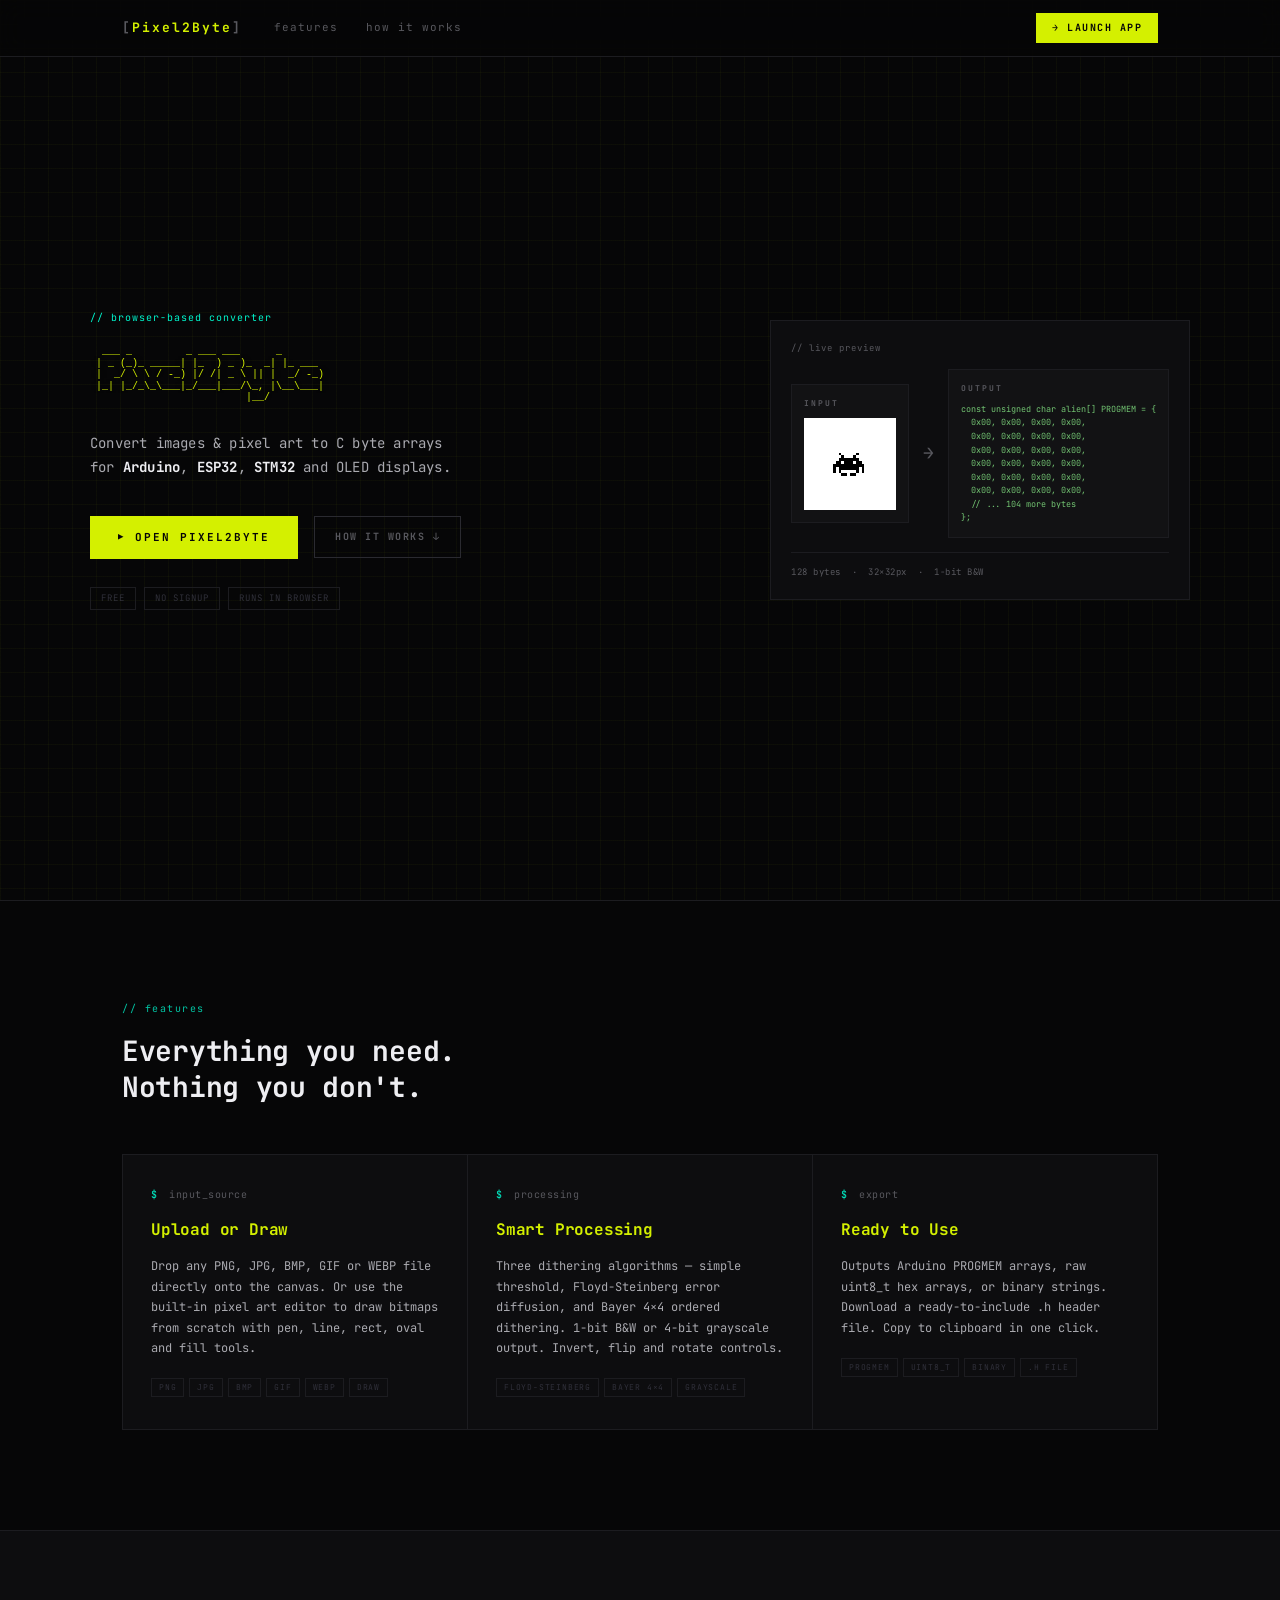
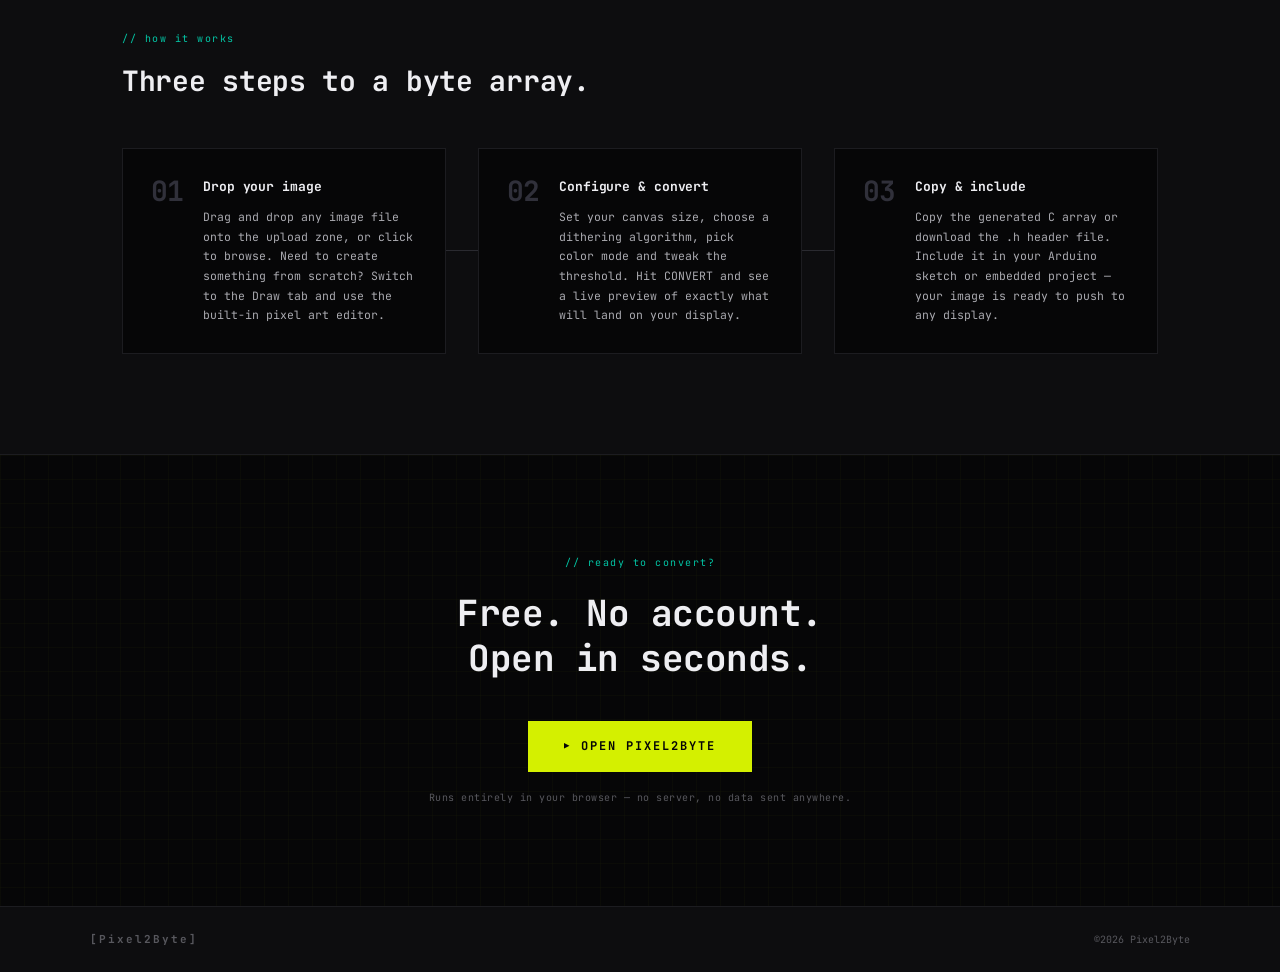
==== index.html @ bffa015d "Add dithering module and drawing functionality - Implemented dithering algorithms: Floyd-Steinberg a" ====
<!DOCTYPE html>
<html lang="en">
<head>
<meta charset="UTF-8">
<meta name="viewport" content="width=device-width, initial-scale=1.0">
<title>Pixel2Byte</title>
<meta name="description" content="Convert images and pixel art to C byte arrays for Arduino, ESP32, STM32 and OLED displays. Free, no signup, runs entirely in your browser.">
<link href="https://fonts.googleapis.com/css2?family=JetBrains+Mono:wght@400;500;700&display=swap" rel="stylesheet">
<link rel="stylesheet" href="css/home.css">
<link rel="icon" type="image/x-icon" href="assets/favicon.png">
</head>
<body>


<nav id="nav">
  <div class="nav-inner">
    <a href="/" class="nav-logo">
      <span class="nl-bracket">[</span>Pixel2Byte<span class="nl-bracket">]</span>
    </a>
    <div class="nav-links">
      <a href="#features">features</a>
      <a href="#how">how it works</a>
    </div>
    <a href="app.html" class="nav-cta">→ LAUNCH APP</a>
  </div>
</nav>


<section class="hero">
  <div class="hero-grid"></div>
  <div class="scanlines"></div>

  <div class="hero-inner">

    <!-- Left: text -->
    <div class="hero-text">
      <div class="hero-badge">// browser-based converter</div>
      <pre class="hero-logo">
  ___ _         _ ___ ___      _       
 | _ (_)_ _____| |_  ) _ )_  _| |_ ___ 
 |  _/ \ \ / -_) |/ /| _ \ || |  _/ -_)
 |_| |_/_\_\___|_/___|___/\_, |\__\___|
                          |__/          </pre>
      <p class="hero-sub">
        Convert images &amp; pixel art to C byte arrays<br>
        for <span class="hl">Arduino</span>, <span class="hl">ESP32</span>, <span class="hl">STM32</span> and OLED displays.
      </p>
      <div class="hero-btns">
        <a href="app.html" class="btn-launch">
          <span class="btn-arrow">▶</span> OPEN PIXEL2BYTE
        </a>
        <a href="#how" class="btn-ghost">HOW IT WORKS ↓</a>
      </div>
      <div class="hero-pills">
        <span class="pill">FREE</span>
        <span class="pill">NO SIGNUP</span>
        <span class="pill">RUNS IN BROWSER</span>
      </div>
    </div>


    <div class="hero-demo">
      <div class="demo-label">// live preview</div>
      <div class="demo-box">
        <div class="demo-half">
          <div class="demo-title">INPUT</div>
          <canvas id="demoCanvas" width="32" height="32"></canvas>
        </div>
        <div class="demo-arrow">→</div>
        <div class="demo-half">
          <div class="demo-title">OUTPUT</div>
          <div class="demo-code" id="demoCode"></div>
        </div>
      </div>
      <div class="demo-footer">
        <span id="demoBytes">─</span> bytes &nbsp;·&nbsp; 32×32px &nbsp;·&nbsp; 1-bit B&W
      </div>
    </div>

  </div>
</section>


<section class="features" id="features">
  <div class="section-inner">
    <div class="section-label">// features</div>
    <h2 class="section-title">Everything you need.<br>Nothing you don't.</h2>

    <div class="feat-grid">

      <div class="feat-card">
        <div class="feat-cmd"><span class="feat-dollar">$</span> input_source</div>
        <div class="feat-title">Upload or Draw</div>
        <p class="feat-desc">Drop any PNG, JPG, BMP, GIF or WEBP file directly onto the canvas. Or use the built-in pixel art editor to draw bitmaps from scratch with pen, line, rect, oval and fill tools.</p>
        <div class="feat-tags">
          <span>PNG</span><span>JPG</span><span>BMP</span><span>GIF</span><span>WEBP</span><span>DRAW</span>
        </div>
      </div>

      <div class="feat-card">
        <div class="feat-cmd"><span class="feat-dollar">$</span> processing</div>
        <div class="feat-title">Smart Processing</div>
        <p class="feat-desc">Three dithering algorithms — simple threshold, Floyd-Steinberg error diffusion, and Bayer 4×4 ordered dithering. 1-bit B&W or 4-bit grayscale output. Invert, flip and rotate controls.</p>
        <div class="feat-tags">
          <span>FLOYD-STEINBERG</span><span>BAYER 4×4</span><span>GRAYSCALE</span>
        </div>
      </div>

      <div class="feat-card">
        <div class="feat-cmd"><span class="feat-dollar">$</span> export</div>
        <div class="feat-title">Ready to Use</div>
        <p class="feat-desc">Outputs Arduino PROGMEM arrays, raw uint8_t hex arrays, or binary strings. Download a ready-to-include .h header file. Copy to clipboard in one click.</p>
        <div class="feat-tags">
          <span>PROGMEM</span><span>UINT8_T</span><span>BINARY</span><span>.H FILE</span>
        </div>
      </div>

    </div>
  </div>
</section>


<section class="how" id="how">
  <div class="section-inner">
    <div class="section-label">// how it works</div>
    <h2 class="section-title">Three steps to a byte array.</h2>

    <div class="steps">
      <div class="step">
        <div class="step-num">01</div>
        <div class="step-body">
          <div class="step-title">Drop your image</div>
          <p class="step-desc">Drag and drop any image file onto the upload zone, or click to browse. Need to create something from scratch? Switch to the Draw tab and use the built-in pixel art editor.</p>
        </div>
      </div>
      <div class="step-line"></div>
      <div class="step">
        <div class="step-num">02</div>
        <div class="step-body">
          <div class="step-title">Configure & convert</div>
          <p class="step-desc">Set your canvas size, choose a dithering algorithm, pick color mode and tweak the threshold. Hit CONVERT and see a live preview of exactly what will land on your display.</p>
        </div>
      </div>
      <div class="step-line"></div>
      <div class="step">
        <div class="step-num">03</div>
        <div class="step-body">
          <div class="step-title">Copy & include</div>
          <p class="step-desc">Copy the generated C array or download the .h header file. Include it in your Arduino sketch or embedded project — your image is ready to push to any display.</p>
        </div>
      </div>
    </div>
  </div>
</section>


<section class="final-cta">
  <div class="cta-border-t"></div>
  <div class="section-inner cta-inner">
    <div class="cta-label">// ready to convert?</div>
    <h2 class="cta-title">Free. No account.<br>Open in seconds.</h2>
    <a href="app.html" class="btn-launch btn-large">
      <span class="btn-arrow">▶</span> OPEN PIXEL2BYTE
    </a>
    <p class="cta-note">Runs entirely in your browser — no server, no data sent anywhere.</p>
  </div>
</section>


<footer>
  <div class="footer-inner">
    <div class="footer-logo">[Pixel2Byte]</div> 
    <div class="footer-mid">
      <span class="footer-copy">©2026 Pixel2Byte</span>
    </div>
  </div>
</footer>

<script src="js/home.js"></script>
</body>
</html>
---- css/home.css ----
*, *::before, *::after { box-sizing: border-box; margin: 0; padding: 0; }

:root {
  --bg:   #060607;
  --s0:   #0d0d0f;
  --s1:   #121214;
  --s2:   #1a1a1d;
  --b0:   #1c1c20;
  --b1:   #2a2a30;
  --b2:   #3c3c44;
  --text: #eeeef2;
  --t2:   #aaaab0;
  --t3:   #58585e;
  --t4:   #30303a;
  --acc:  #d4f000;
  --acc2: #00f5cc;
  --font: 'JetBrains Mono', monospace;
}

html { scroll-behavior: smooth; }

body {
  background: var(--bg);
  color: var(--text);
  font-family: var(--font);
  font-size: 14px;
  line-height: 1.6;
  overflow-x: hidden;
}

/* ══════════════════════════════════════
   NAV
══════════════════════════════════════ */
#nav {
  position: fixed;
  top: 0; left: 0; right: 0;
  z-index: 100;
  background: rgba(6,6,7,.85);
  backdrop-filter: blur(12px);
  border-bottom: 1px solid var(--b0);
}
.nav-inner {
  max-width: 1100px;
  margin: 0 auto;
  padding: 0 32px;
  height: 56px;
  display: flex;
  align-items: center;
  gap: 32px;
}
.nav-logo {
  font-size: 13px;
  font-weight: 700;
  color: var(--acc);
  letter-spacing: 2px;
  text-decoration: none;
}
.nl-bracket { color: var(--t3); }

.nav-links {
  display: flex;
  gap: 28px;
  flex: 1;
}
.nav-links a {
  font-size: 11px;
  color: var(--t3);
  text-decoration: none;
  letter-spacing: 1px;
  transition: color .12s;
}
.nav-links a:hover { color: var(--t2); }

.nav-cta {
  font-size: 10px;
  font-weight: 700;
  color: var(--bg);
  background: var(--acc);
  text-decoration: none;
  padding: 7px 16px;
  letter-spacing: 1.5px;
  transition: opacity .12s;
  white-space: nowrap;
}
.nav-cta:hover { opacity: .85; }

/* ══════════════════════════════════════
   HERO
══════════════════════════════════════ */
.hero {
  position: relative;
  min-height: 100vh;
  display: flex;
  align-items: center;
  padding: 80px 32px 60px;
  overflow: hidden;
}

/* Pixel grid background */
.hero-grid {
  position: absolute;
  inset: 0;
  background-image:
    linear-gradient(rgba(212,240,0,.035) 1px, transparent 1px),
    linear-gradient(90deg, rgba(212,240,0,.035) 1px, transparent 1px);
  background-size: 24px 24px;
  pointer-events: none;
}

/* CRT scanlines */
.scanlines {
  position: absolute;
  inset: 0;
  background: repeating-linear-gradient(
    0deg,
    transparent,
    transparent 2px,
    rgba(0,0,0,.06) 2px,
    rgba(0,0,0,.06) 4px
  );
  pointer-events: none;
}

/* Radial vignette */
.hero::before {
  content: '';
  position: absolute;
  inset: 0;
  background: radial-gradient(ellipse at 30% 50%, transparent 30%, rgba(6,6,7,.7) 100%);
  pointer-events: none;
}

.hero-inner {
  position: relative;
  max-width: 1100px;
  margin: 0 auto;
  width: 100%;
  display: grid;
  grid-template-columns: 1fr 420px;
  gap: 60px;
  align-items: center;
}

.hero-badge {
  font-size: 10px;
  color: var(--acc2);
  letter-spacing: 1px;
  margin-bottom: 20px;
  opacity: .8;
}

.hero-logo {
  font-size: 10px;
  line-height: 1.15;
  letter-spacing: 0;
  color: var(--acc);
  text-shadow: 0 0 20px rgba(212,240,0,.25);
  margin-bottom: 28px;
  white-space: pre;
}

.hero-sub {
  font-size: 14px;
  color: var(--t2);
  line-height: 1.7;
  margin-bottom: 36px;
  letter-spacing: .2px;
}
.hl { color: var(--text); font-weight: 700; }

.hero-btns {
  display: flex;
  align-items: center;
  gap: 16px;
  margin-bottom: 28px;
  flex-wrap: wrap;
}

.btn-launch {
  display: inline-flex;
  align-items: center;
  gap: 10px;
  background: var(--acc);
  color: #050506;
  font-family: var(--font);
  font-size: 11px;
  font-weight: 700;
  letter-spacing: 2px;
  text-decoration: none;
  padding: 13px 28px;
  transition: all .15s;
  position: relative;
  overflow: hidden;
}
.btn-launch:hover { opacity: .88; transform: translateY(-1px); }
.btn-launch:active { transform: scale(.98); }
.btn-arrow { font-size: 9px; }

.btn-ghost {
  font-size: 10px;
  font-weight: 700;
  color: var(--t3);
  text-decoration: none;
  letter-spacing: 1.5px;
  border: 1px solid var(--b1);
  padding: 12px 20px;
  transition: all .15s;
}
.btn-ghost:hover { color: var(--t2); border-color: var(--b2); }

.btn-large { font-size: 12px; padding: 16px 36px; }

.hero-pills {
  display: flex;
  gap: 8px;
  flex-wrap: wrap;
}
.pill {
  font-size: 9px;
  color: var(--t4);
  border: 1px solid var(--b0);
  padding: 3px 10px;
  letter-spacing: 1px;
}

/* ── DEMO ── */
.hero-demo {
  background: var(--s0);
  border: 1px solid var(--b0);
  padding: 20px;
}
.demo-label {
  font-size: 9px;
  color: var(--t3);
  letter-spacing: 1px;
  margin-bottom: 14px;
}
.demo-box {
  display: flex;
  align-items: center;
  gap: 14px;
  margin-bottom: 14px;
}
.demo-half {
  flex: 1;
  background: var(--s1);
  border: 1px solid var(--b0);
  padding: 12px;
  min-height: 120px;
  display: flex;
  flex-direction: column;
  gap: 8px;
}
.demo-title {
  font-size: 8px;
  color: var(--t3);
  letter-spacing: 2px;
  font-weight: 700;
}
#demoCanvas {
  image-rendering: pixelated;
  width: 100%;
  max-width: 128px;
}
.demo-code {
  font-size: 8.5px;
  color: #72c472;
  line-height: 1.6;
  white-space: pre;
  overflow: hidden;
  flex: 1;
}
.demo-arrow {
  font-size: 18px;
  color: var(--t3);
  flex-shrink: 0;
}
.demo-footer {
  font-size: 9px;
  color: var(--t3);
  letter-spacing: .5px;
  padding-top: 12px;
  border-top: 1px solid var(--b0);
}

/* ══════════════════════════════════════
   SHARED SECTION STYLES
══════════════════════════════════════ */
.section-inner {
  max-width: 1100px;
  margin: 0 auto;
  padding: 0 32px;
}
.section-label {
  font-size: 10px;
  color: var(--acc2);
  letter-spacing: 1.5px;
  margin-bottom: 16px;
  opacity: .8;
}
.section-title {
  font-size: 28px;
  font-weight: 700;
  line-height: 1.3;
  color: var(--text);
  margin-bottom: 48px;
  letter-spacing: -.3px;
}

/* ══════════════════════════════════════
   FEATURES
══════════════════════════════════════ */
.features {
  padding: 100px 0;
  border-top: 1px solid var(--b0);
}
.feat-grid {
  display: grid;
  grid-template-columns: repeat(3, 1fr);
  gap: 1px;
  background: var(--b0);
  border: 1px solid var(--b0);
}
.feat-card {
  background: var(--s0);
  padding: 32px 28px;
  transition: background .15s;
}
.feat-card:hover { background: var(--s1); }
.feat-cmd {
  font-size: 10px;
  color: var(--t3);
  letter-spacing: .5px;
  margin-bottom: 14px;
}
.feat-dollar { color: var(--acc2); margin-right: 5px; }
.feat-title {
  font-size: 16px;
  font-weight: 700;
  color: var(--acc);
  margin-bottom: 14px;
  letter-spacing: -.2px;
}
.feat-desc {
  font-size: 12px;
  color: var(--t2);
  line-height: 1.7;
  margin-bottom: 20px;
}
.feat-tags {
  display: flex;
  gap: 5px;
  flex-wrap: wrap;
}
.feat-tags span {
  font-size: 8px;
  color: var(--t4);
  border: 1px solid var(--b0);
  padding: 2px 7px;
  letter-spacing: .8px;
}

/* ══════════════════════════════════════
   HOW IT WORKS
══════════════════════════════════════ */
.how {
  padding: 100px 0;
  border-top: 1px solid var(--b0);
  background: var(--s0);
}
.steps {
  display: flex;
  align-items: flex-start;
  gap: 0;
}
.step {
  flex: 1;
  display: flex;
  gap: 20px;
  align-items: flex-start;
  padding: 28px;
  border: 1px solid var(--b0);
  background: var(--bg);
  transition: border-color .15s;
}
.step:hover { border-color: var(--b1); }
.step-num {
  font-size: 28px;
  font-weight: 700;
  color: var(--t4);
  line-height: 1;
  flex-shrink: 0;
  letter-spacing: -1px;
}
.step:hover .step-num { color: var(--acc); }
.step-title {
  font-size: 13px;
  font-weight: 700;
  color: var(--text);
  margin-bottom: 10px;
  letter-spacing: -.1px;
}
.step-desc {
  font-size: 11.5px;
  color: var(--t2);
  line-height: 1.7;
}
.step-line {
  width: 32px;
  height: 1px;
  background: var(--b1);
  align-self: center;
  flex-shrink: 0;
}

/* ══════════════════════════════════════
   PLATFORMS
══════════════════════════════════════ */
.platforms {
  padding: 100px 0;
  border-top: 1px solid var(--b0);
}
.plat-grid {
  display: grid;
  grid-template-columns: repeat(6, 1fr);
  gap: 1px;
  background: var(--b0);
  border: 1px solid var(--b0);
}
.plat-card {
  background: var(--s0);
  padding: 24px 16px;
  text-align: center;
  transition: background .15s;
}
.plat-card:hover { background: var(--s1); }
.plat-name {
  font-size: 13px;
  font-weight: 700;
  color: var(--text);
  margin-bottom: 5px;
  letter-spacing: -.1px;
}
.plat-sub {
  font-size: 9px;
  color: var(--t3);
  letter-spacing: .5px;
}

/* ══════════════════════════════════════
   FINAL CTA
══════════════════════════════════════ */
.final-cta {
  position: relative;
  padding: 100px 0;
  text-align: center;
  border-top: 1px solid var(--b0);
  overflow: hidden;
}
.final-cta::before {
  content: '';
  position: absolute;
  inset: 0;
  background-image:
    linear-gradient(rgba(212,240,0,.025) 1px, transparent 1px),
    linear-gradient(90deg, rgba(212,240,0,.025) 1px, transparent 1px);
  background-size: 24px 24px;
}
.cta-inner {
  position: relative;
}
.cta-label {
  font-size: 10px;
  color: var(--acc2);
  letter-spacing: 1.5px;
  margin-bottom: 20px;
  opacity: .8;
}
.cta-title {
  font-size: 36px;
  font-weight: 700;
  color: var(--text);
  line-height: 1.25;
  margin-bottom: 40px;
  letter-spacing: -.5px;
}
.cta-note {
  font-size: 10px;
  color: var(--t3);
  margin-top: 18px;
  letter-spacing: .5px;
}

/* ══════════════════════════════════════
   FOOTER
══════════════════════════════════════ */
footer {
  border-top: 1px solid var(--b0);
  background: var(--s0);
  padding: 24px 32px;
}
.footer-inner {
  max-width: 1100px;
  margin: 0 auto;
  display: flex;
  align-items: center;
  justify-content: space-between;
  gap: 16px;
}
.footer-logo {
  font-size: 11px;
  font-weight: 700;
  color: var(--t3);
  letter-spacing: 2px;
}
.footer-mid {
  display: flex;
  align-items: center;
  gap: 10px;
  font-size: 10px;
  color: var(--t3);
}
.footer-mid a {
  color: var(--t3);
  text-decoration: none;
  transition: color .12s;
}
.footer-mid a:hover { color: var(--t2); }
.footer-sep { color: var(--t4); }
.footer-right {
  font-size: 10px;
  color: var(--t4);
  letter-spacing: .3px;
}

/* ══════════════════════════════════════
   ANIMATIONS
══════════════════════════════════════ */
@keyframes fadeUp {
  from { opacity: 0; transform: translateY(16px); }
  to   { opacity: 1; transform: translateY(0); }
}
.hero-badge  { animation: fadeUp .5s ease-out .1s both; }
.hero-logo   { animation: fadeUp .5s ease-out .2s both; }
.hero-sub    { animation: fadeUp .5s ease-out .35s both; }
.hero-btns   { animation: fadeUp .5s ease-out .45s both; }
.hero-pills  { animation: fadeUp .5s ease-out .55s both; }
.hero-demo   { animation: fadeUp .5s ease-out .3s both; }

@keyframes blink { 0%,100%{opacity:1} 50%{opacity:0} }

/* ══════════════════════════════════════
   RESPONSIVE
══════════════════════════════════════ */
@media (max-width: 900px) {
  .hero-inner { grid-template-columns: 1fr; }
  .hero-demo  { display: none; }
  .hero-logo  { font-size: 7.5px; }
  .feat-grid  { grid-template-columns: 1fr; }
  .plat-grid  { grid-template-columns: repeat(3, 1fr); }
  .steps      { flex-direction: column; }
  .step-line  { width: 1px; height: 24px; align-self: auto; margin-left: 40px; }
  .section-title { font-size: 22px; }
  .cta-title  { font-size: 26px; }
}

@media (max-width: 600px) {
  .nav-links   { display: none; }
  .hero-logo   { font-size: 6px; }
  .plat-grid   { grid-template-columns: repeat(2, 1fr); }
  .footer-inner { flex-direction: column; text-align: center; }
}
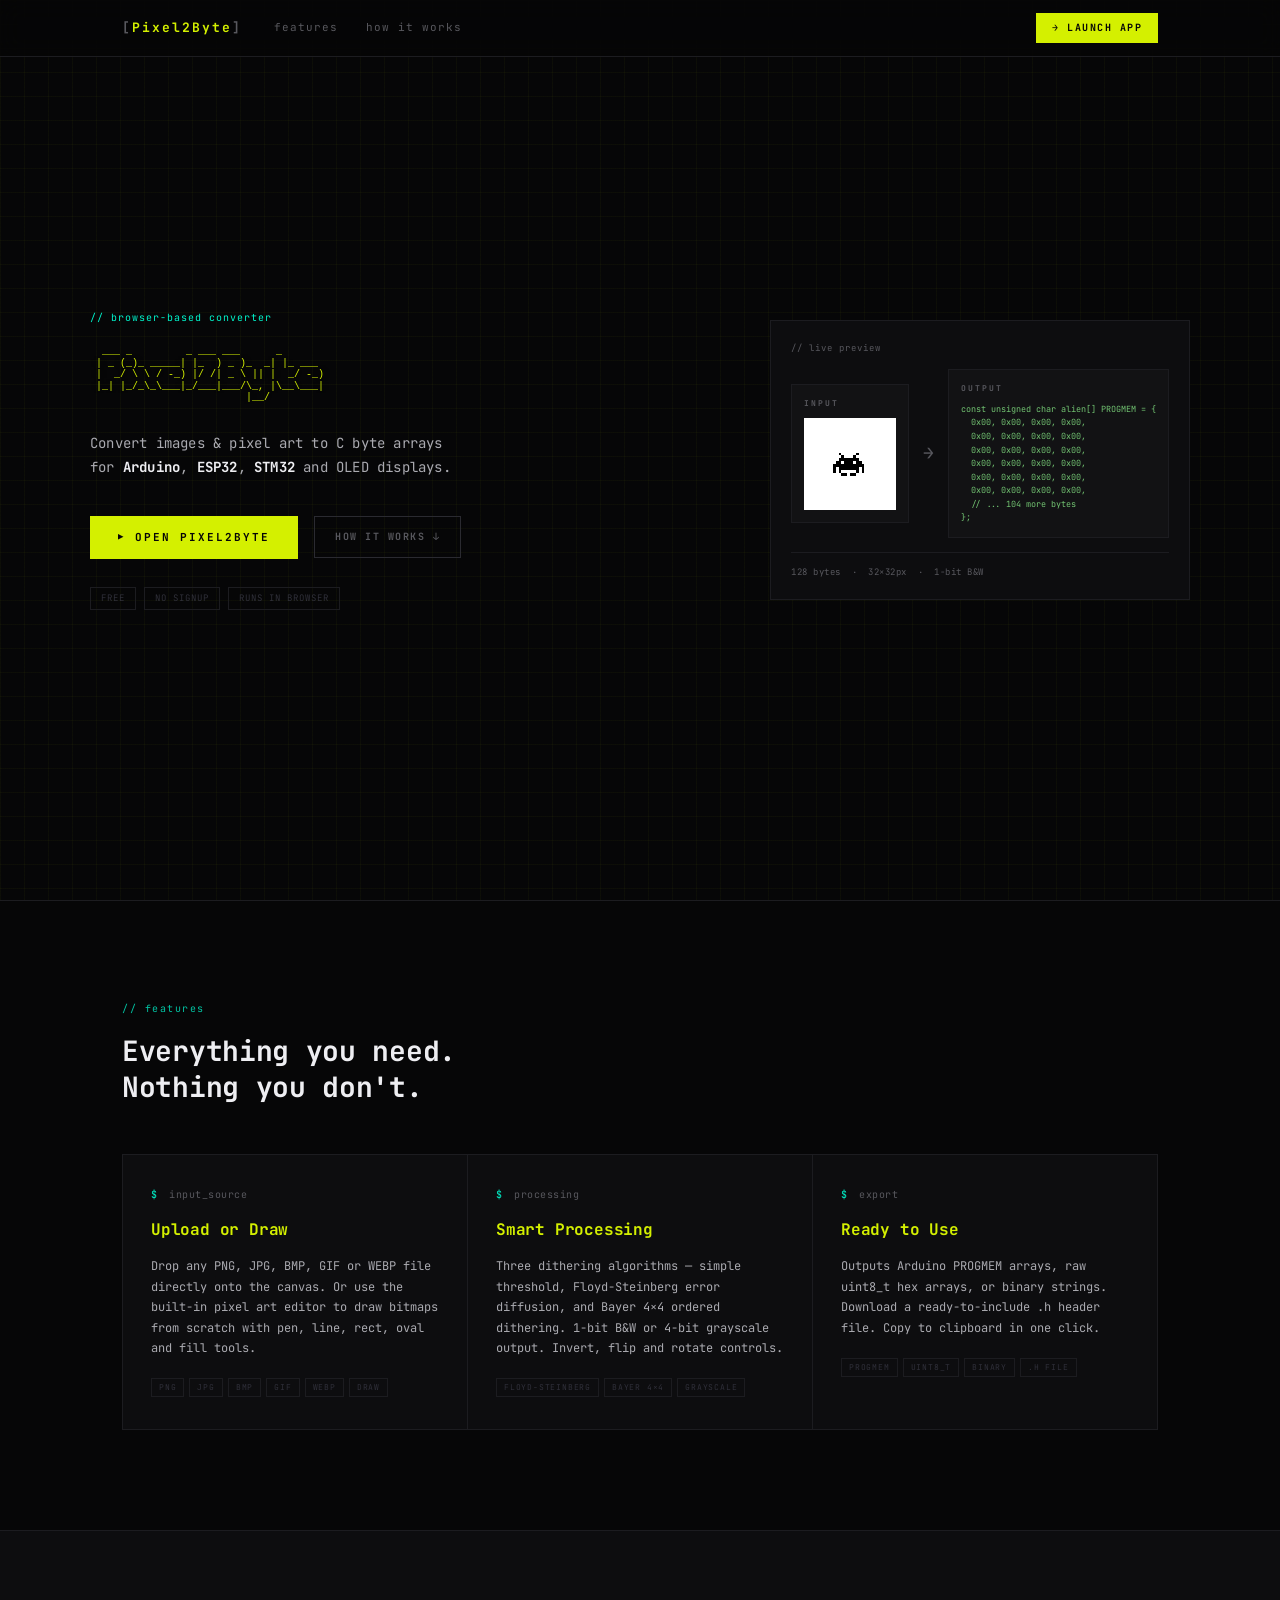
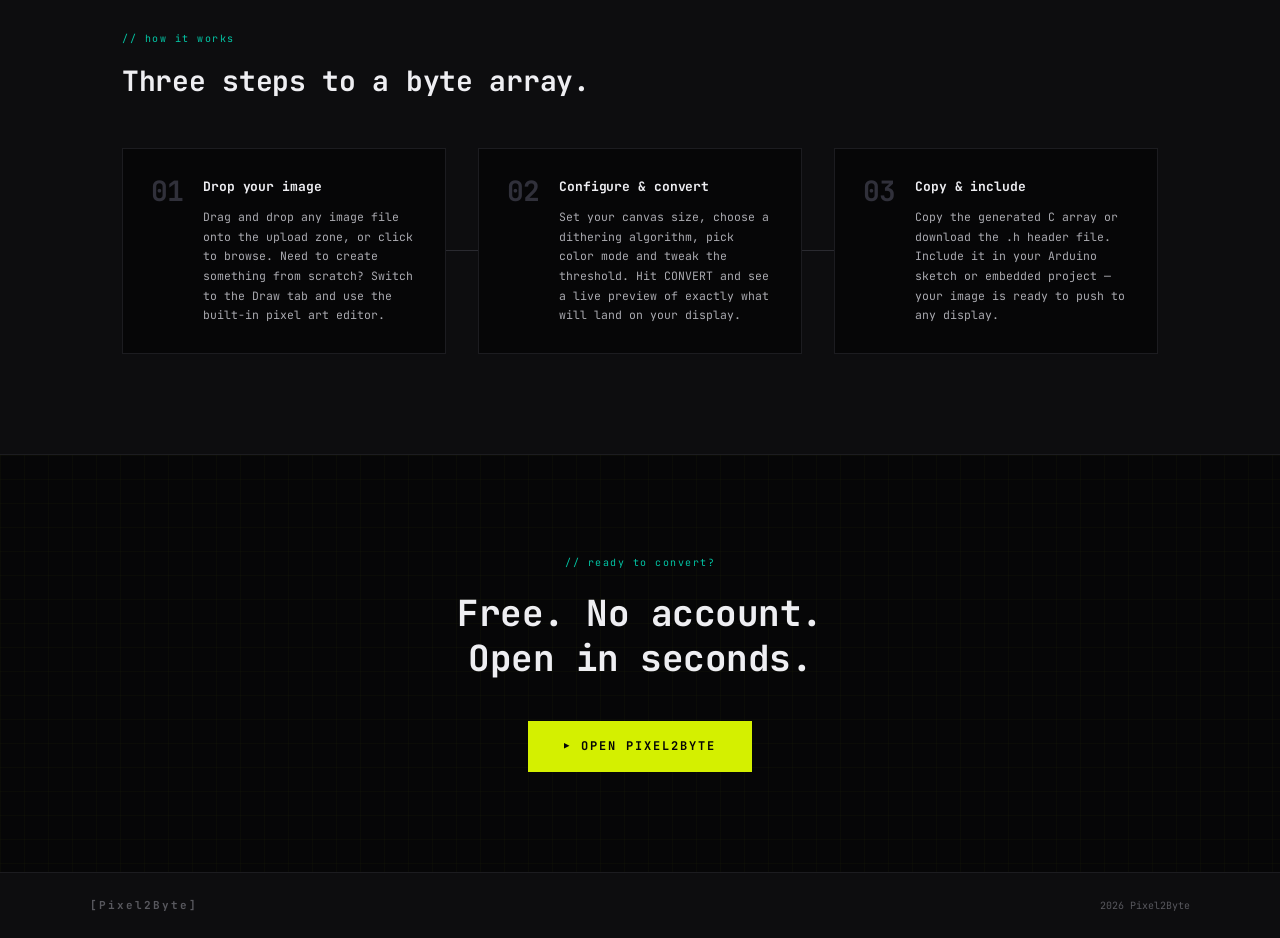
==== commit 89006c39: "Remove unnecessary note from call-to-action and update footer copyright format" ====
--- a/index.html
+++ b/index.html
@@ -162,7 +162,6 @@
     <a href="app.html" class="btn-launch btn-large">
       <span class="btn-arrow">▶</span> OPEN PIXEL2BYTE
     </a>
-    <p class="cta-note">Runs entirely in your browser — no server, no data sent anywhere.</p>
   </div>
 </section>
 
@@ -171,7 +170,7 @@
   <div class="footer-inner">
     <div class="footer-logo">[Pixel2Byte]</div> 
     <div class="footer-mid">
-      <span class="footer-copy">©2026 Pixel2Byte</span>
+      <span class="footer-copy">2026 Pixel2Byte</span>
     </div>
   </div>
 </footer>
